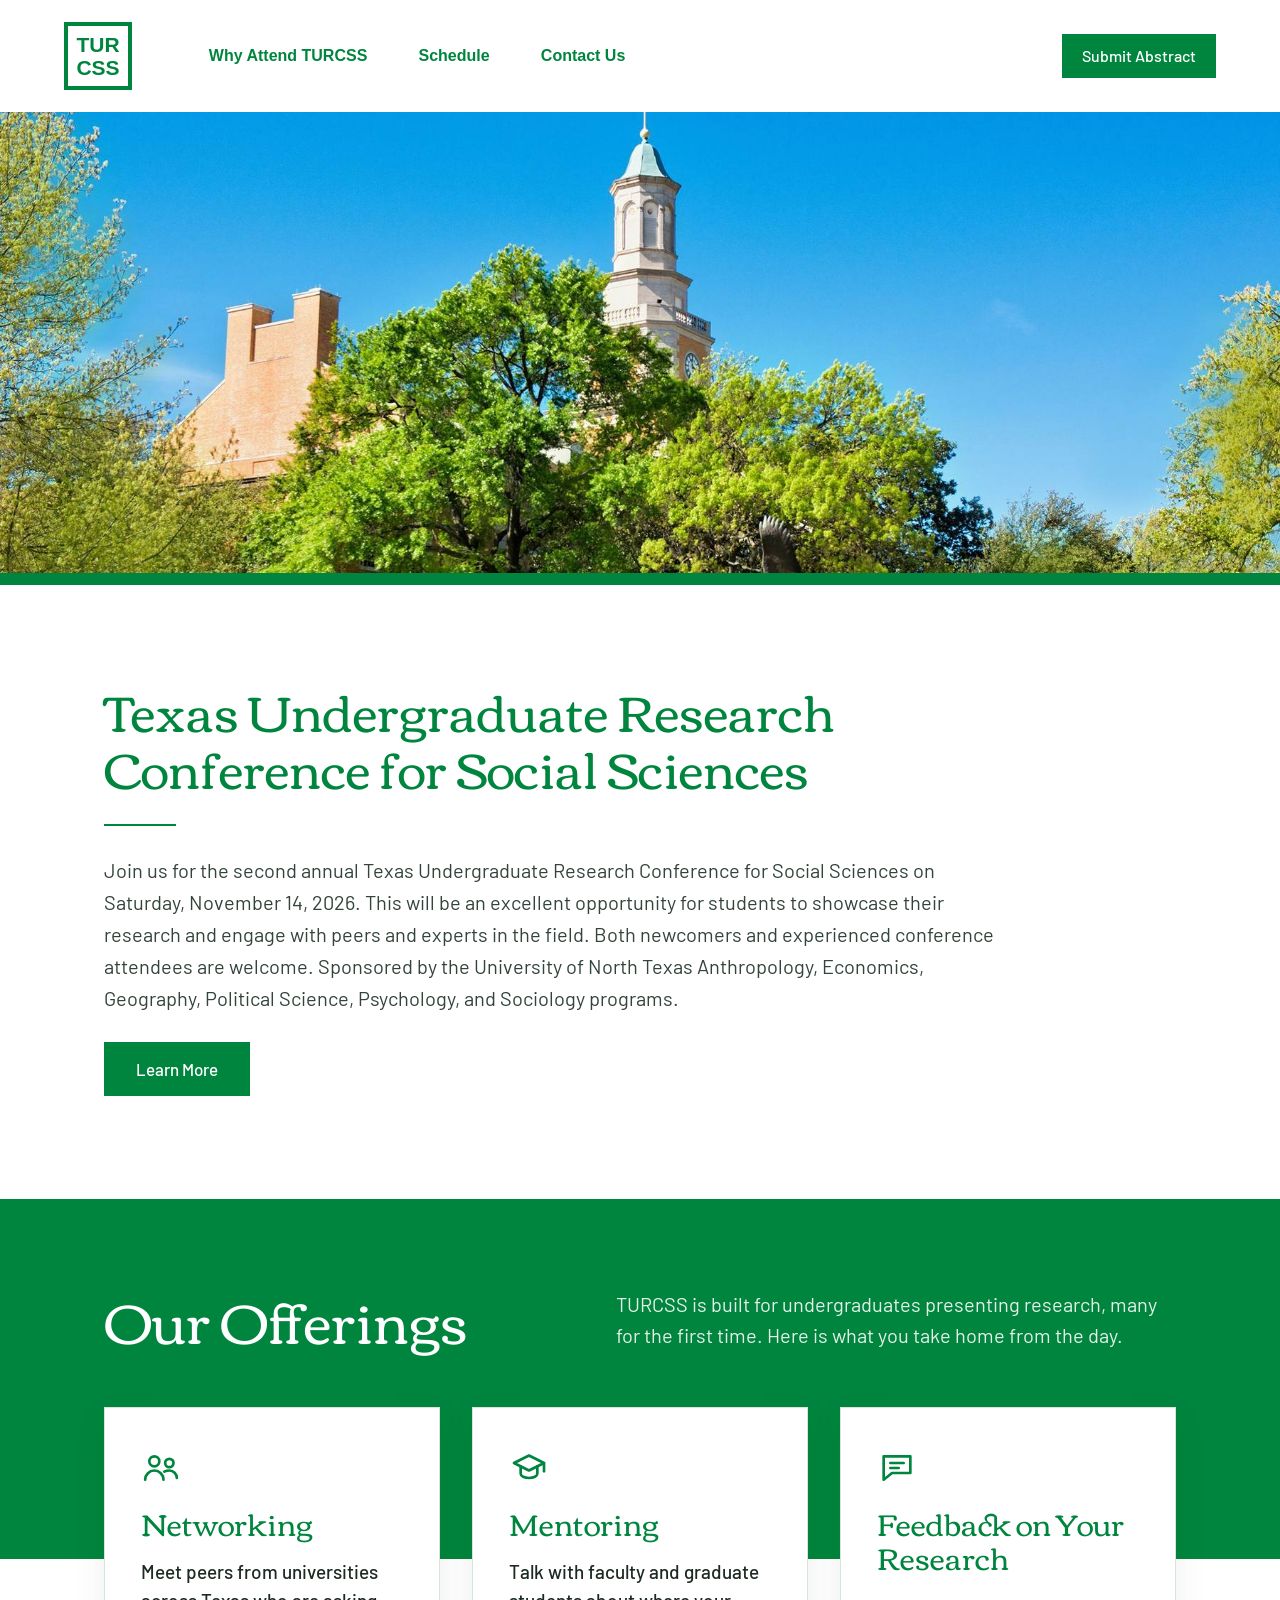
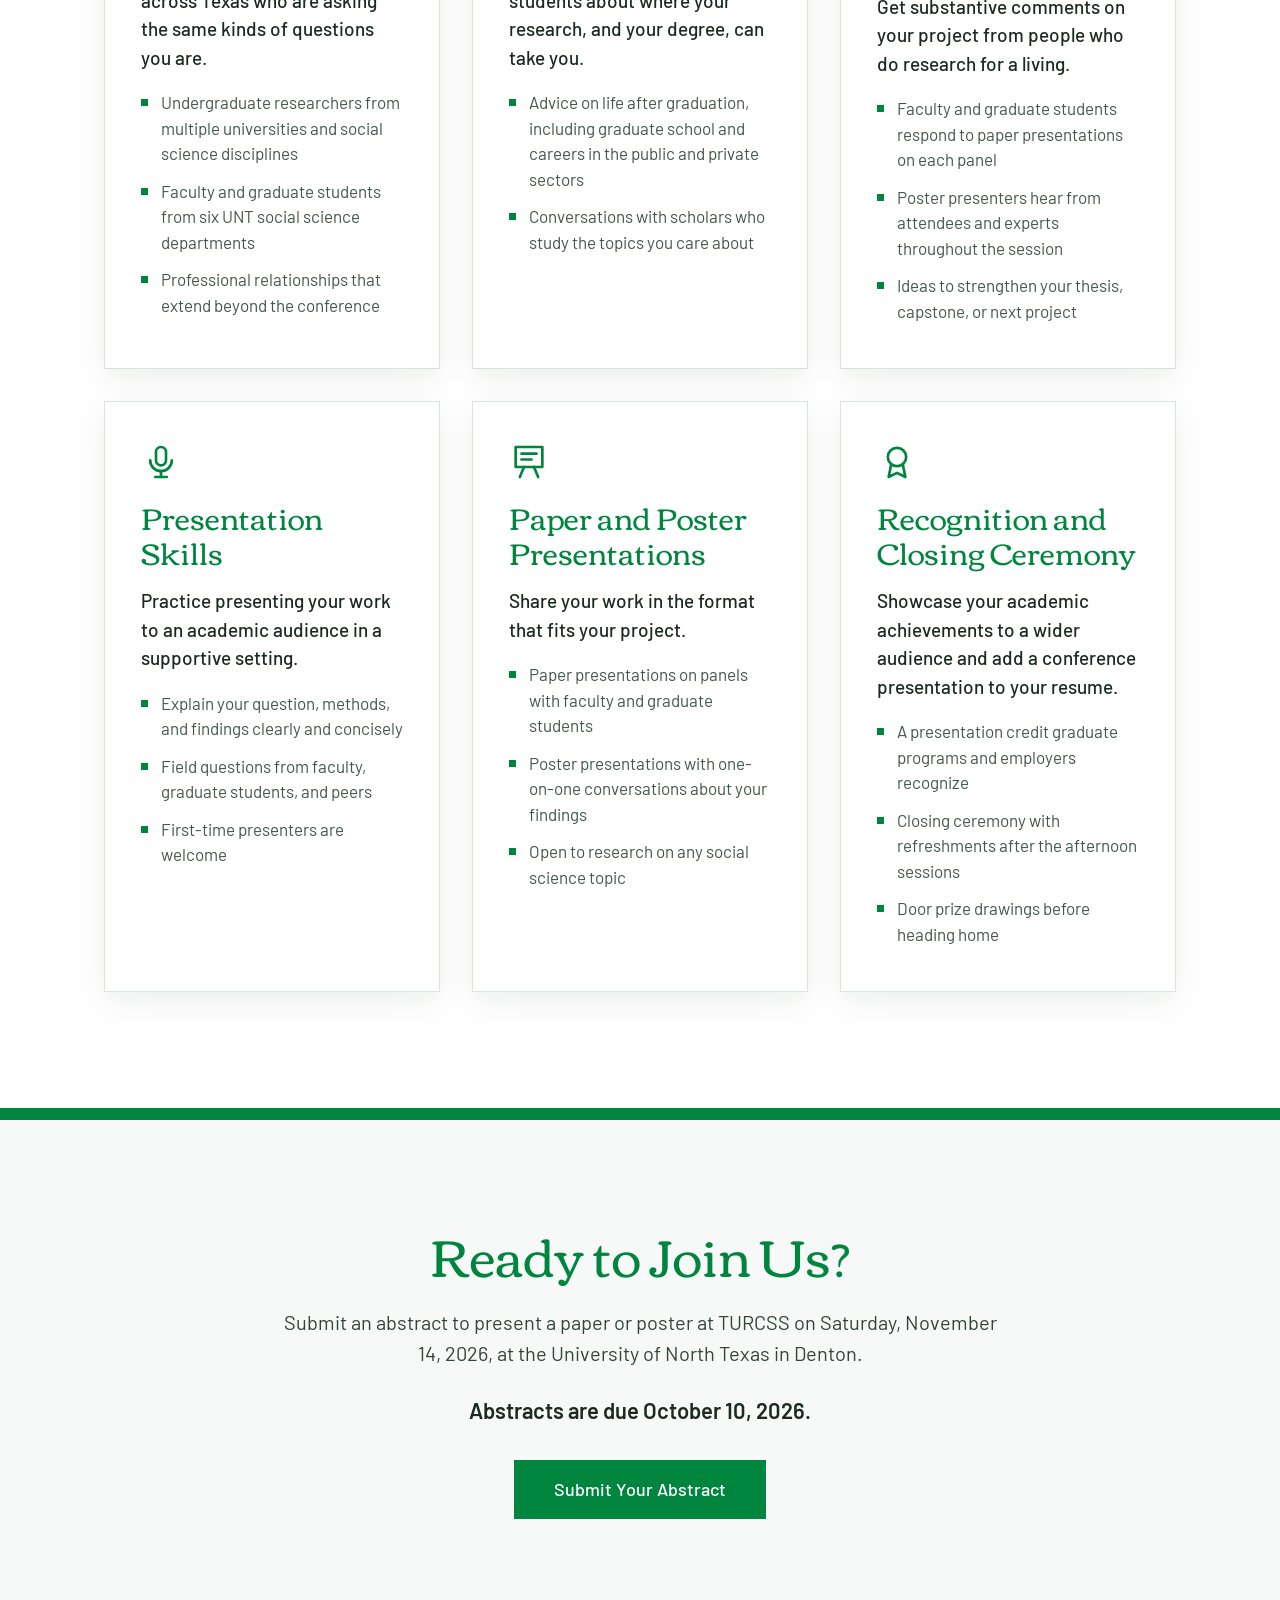
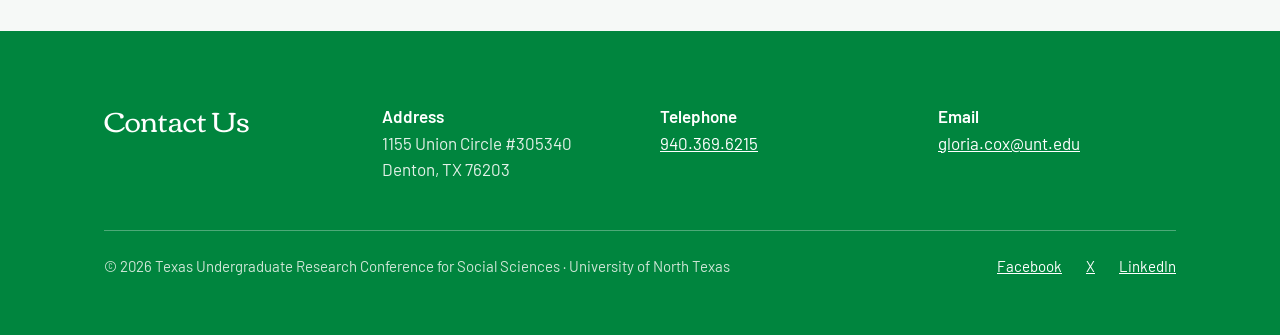
==== index.html @ 39869642 "Build TURCSS static site: home, why attend, schedule Co-Authored-By: Claude Opus 5 <noreply@anthropi" ====
<!doctype html>
<html lang="en">
<head>
  <meta charset="utf-8">
  <meta name="viewport" content="width=device-width, initial-scale=1">
  <title>TURCSS | Texas Undergraduate Research Conference for Social Sciences</title>
  <meta name="description" content="The second annual Texas Undergraduate Research Conference for Social Sciences, Saturday, November 14, 2026, at the University of North Texas. Abstracts due October 10, 2026.">
  <meta property="og:title" content="TURCSS 2026">
  <meta property="og:description" content="Second annual Texas Undergraduate Research Conference for Social Sciences. Saturday, November 14, 2026, University of North Texas. Abstracts due October 10, 2026.">
  <meta property="og:image" content="https://turcss.github.io/assets/img/hero.jpg">
  <link rel="icon" href="favicon.svg" type="image/svg+xml">
  <link rel="preconnect" href="https://fonts.googleapis.com">
  <link rel="preconnect" href="https://fonts.gstatic.com" crossorigin>
  <link rel="stylesheet" href="https://fonts.googleapis.com/css2?family=Corben:wght@400;700&family=Barlow:wght@300;400;500;600&display=swap">
  <link rel="stylesheet" href="assets/css/style.css">
</head>
<body>
  <header class="site-header">
    <div class="wrap">
      <a class="logo" href="index.html" aria-label="TURCSS home"><span>TUR</span><span>CSS</span></a>
      <nav class="nav" aria-label="Main">
        <a href="why-attend.html">Why Attend TURCSS</a>
        <a href="schedule.html">Schedule</a>
        <a href="#contact">Contact Us</a>
        <a class="btn" href="https://unt.az1.qualtrics.com/jfe/form/SV_aVOjxqgTAPIVCZM">Submit Abstract</a>
      </nav>
    </div>
  </header>

  <main>
    <div class="hero">
      <img src="assets/img/hero.jpg" alt="The University of North Texas clock tower rising above spring trees">
    </div>

    <section class="intro">
      <div class="wrap">
        <div class="intro-inner">
          <h1>Texas Undergraduate Research Conference for Social Sciences</h1>
          <div class="rule"></div>
          <p>Join us for the second annual Texas Undergraduate Research Conference for Social Sciences on Saturday, November 14, 2026. This will be an excellent opportunity for students to showcase their research and engage with peers and experts in the field. Both newcomers and experienced conference attendees are welcome. Sponsored by the University of North Texas Anthropology, Economics, Geography, Political Science, Psychology, and Sociology programs.</p>
          <a class="btn" href="why-attend.html">Learn More</a>
        </div>
      </div>
    </section>

    <section class="offerings" aria-labelledby="offerings-title">
      <div class="wrap">
        <div class="offerings-head">
          <h2 id="offerings-title">Our Offerings</h2>
          <p>TURCSS is built for undergraduates presenting research, many for the first time. Here is what you take home from the day.</p>
        </div>
        <div class="cards">
          <article class="card">
            <svg viewBox="0 0 24 24" fill="none" stroke="#00853E" stroke-width="1.6" stroke-linecap="round" stroke-linejoin="round" aria-hidden="true"><circle cx="8" cy="8" r="3"/><circle cx="17" cy="9" r="2.5"/><path d="M2.5 19c0-3 2.5-5.5 5.5-5.5s5.5 2.5 5.5 5.5"/><path d="M14 14.2c.9-.5 1.9-.7 3-.7 2.5 0 4.5 2 4.5 4.5"/></svg>
            <h3>Networking</h3>
            <p class="lead">Meet peers from universities across Texas who are asking the same kinds of questions you are.</p>
            <ul>
              <li>Undergraduate researchers from multiple universities and social science disciplines</li>
              <li>Faculty and graduate students from six UNT social science departments</li>
              <li>Professional relationships that extend beyond the conference</li>
            </ul>
          </article>
          <article class="card">
            <svg viewBox="0 0 24 24" fill="none" stroke="#00853E" stroke-width="1.6" stroke-linecap="round" stroke-linejoin="round" aria-hidden="true"><path d="M3 9l9-4.5L21 9l-9 4.5L3 9z"/><path d="M7 11v4.5c0 1.4 2.2 2.5 5 2.5s5-1.1 5-2.5V11"/><path d="M21 9v5"/></svg>
            <h3>Mentoring</h3>
            <p class="lead">Talk with faculty and graduate students about where your research, and your degree, can take you.</p>
            <ul>
              <li>Advice on life after graduation, including graduate school and careers in the public and private sectors</li>
              <li>Conversations with scholars who study the topics you care about</li>
            </ul>
          </article>
          <article class="card">
            <svg viewBox="0 0 24 24" fill="none" stroke="#00853E" stroke-width="1.6" stroke-linecap="round" stroke-linejoin="round" aria-hidden="true"><path d="M4 5h16v10H9l-5 4V5z"/><path d="M8 9h8"/><path d="M8 12h5"/></svg>
            <h3>Feedback on Your Research</h3>
            <p class="lead">Get substantive comments on your project from people who do research for a living.</p>
            <ul>
              <li>Faculty and graduate students respond to paper presentations on each panel</li>
              <li>Poster presenters hear from attendees and experts throughout the session</li>
              <li>Ideas to strengthen your thesis, capstone, or next project</li>
            </ul>
          </article>
          <article class="card">
            <svg viewBox="0 0 24 24" fill="none" stroke="#00853E" stroke-width="1.6" stroke-linecap="round" stroke-linejoin="round" aria-hidden="true"><rect x="9" y="3" width="6" height="11" rx="3"/><path d="M5.5 11a6.5 6.5 0 0013 0"/><path d="M12 17.5V21"/><path d="M8.5 21h7"/></svg>
            <h3>Presentation Skills</h3>
            <p class="lead">Practice presenting your work to an academic audience in a supportive setting.</p>
            <ul>
              <li>Explain your question, methods, and findings clearly and concisely</li>
              <li>Field questions from faculty, graduate students, and peers</li>
              <li>First-time presenters are welcome</li>
            </ul>
          </article>
          <article class="card">
            <svg viewBox="0 0 24 24" fill="none" stroke="#00853E" stroke-width="1.6" stroke-linecap="round" stroke-linejoin="round" aria-hidden="true"><rect x="4" y="3" width="16" height="12"/><path d="M7.5 7h9"/><path d="M7.5 10.5h6"/><path d="M9 15l-2.5 6"/><path d="M15 15l2.5 6"/></svg>
            <h3>Paper and Poster Presentations</h3>
            <p class="lead">Share your work in the format that fits your project.</p>
            <ul>
              <li>Paper presentations on panels with faculty and graduate students</li>
              <li>Poster presentations with one-on-one conversations about your findings</li>
              <li>Open to research on any social science topic</li>
            </ul>
          </article>
          <article class="card">
            <svg viewBox="0 0 24 24" fill="none" stroke="#00853E" stroke-width="1.6" stroke-linecap="round" stroke-linejoin="round" aria-hidden="true"><circle cx="12" cy="9" r="5.5"/><path d="M8.5 13.5L7 21l5-2.5 5 2.5-1.5-7.5"/></svg>
            <h3>Recognition and Closing Ceremony</h3>
            <p class="lead">Showcase your academic achievements to a wider audience and add a conference presentation to your resume.</p>
            <ul>
              <li>A presentation credit graduate programs and employers recognize</li>
              <li>Closing ceremony with refreshments after the afternoon sessions</li>
              <li>Door prize drawings before heading home</li>
            </ul>
          </article>
        </div>
      </div>
    </section>

    <section class="cta">
      <div class="wrap">
        <h2>Ready to Join Us?</h2>
        <p>Submit an abstract to present a paper or poster at TURCSS on Saturday, November 14, 2026, at the University of North Texas in Denton.</p>
        <p class="deadline">Abstracts are due October 10, 2026.</p>
        <a class="btn" href="https://unt.az1.qualtrics.com/jfe/form/SV_aVOjxqgTAPIVCZM">Submit Your Abstract</a>
      </div>
    </section>
  </main>

  <footer class="site-footer" id="contact">
    <div class="wrap">
      <div class="footer-grid">
        <h2>Contact Us</h2>
        <div><div class="k">Address</div><div class="v">1155 Union Circle #305340<br>Denton, TX 76203</div></div>
        <div><div class="k">Telephone</div><div class="v"><a href="tel:+19403696215">940.369.6215</a></div></div>
        <div><div class="k">Email</div><div class="v"><a href="mailto:gloria.cox@unt.edu">gloria.cox@unt.edu</a></div></div>
      </div>
      <div class="footer-base">
        <div>© 2026 Texas Undergraduate Research Conference for Social Sciences · University of North Texas</div>
        <nav aria-label="Social">
          <a href="https://www.facebook.com/UNTPoliticalScience/">Facebook</a>
          <a href="https://x.com/UNT_PSCI">X</a>
          <a href="https://www.linkedin.com/company/untpsci">LinkedIn</a>
        </nav>
      </div>
    </div>
  </footer>
</body>
</html>
---- assets/css/style.css ----
:root {
  --green: #00853E;
  --green-dark: #005f2c;
  --ink: #1d2a22;
  --body: #33443a;
  --muted: #45564c;
  --tint: #e3f1e8;
  --line: #d9e4dd;
  --paper: #f6f9f7;
  --serif: 'Corben', Georgia, serif;
  --sans: 'Barlow', 'Helvetica Neue', Arial, sans-serif;
  --wrap: 1200px;
  --gutter: clamp(20px, 5vw, 64px);
}
* { box-sizing: border-box; }
html { scroll-behavior: smooth; }
body { margin: 0; font-family: var(--sans); color: var(--ink); background: #fff; font-size: 18px; line-height: 1.55; }
img { max-width: 100%; display: block; }
a { color: var(--green); }
a:hover { color: var(--green-dark); }
h1, h2, h3 { font-family: var(--serif); font-weight: 400; color: var(--green); margin: 0; line-height: 1.15; }
.wrap { max-width: var(--wrap); margin: 0 auto; padding: 0 var(--gutter); }

/* header */
.site-header { background: #fff; }
.site-header .wrap { max-width: none; min-height: 112px; display: flex; flex-wrap: wrap; align-items: center; gap: 16px clamp(24px, 6vw, 88px); padding-block: 20px; }
.logo { width: 68px; height: 68px; border: 4px solid var(--green); display: flex; flex-direction: column; align-items: center; justify-content: center; font-family: Helvetica, Arial, sans-serif; font-weight: 700; font-size: 21px; line-height: 1.1; color: var(--green); text-decoration: none; }
.nav { display: flex; flex-wrap: wrap; align-items: center; gap: 12px clamp(20px, 4vw, 56px); font-family: Helvetica, Arial, sans-serif; font-weight: 700; font-size: 16px; }
.nav a { text-decoration: none; }
.nav a[aria-current="page"] { text-decoration: underline; text-underline-offset: 6px; text-decoration-thickness: 2px; }
.btn { display: inline-block; padding: 14px 32px; background: var(--green); color: #fff; font-family: var(--sans); font-weight: 500; font-size: 17px; text-decoration: none; }
.btn:hover { background: var(--green-dark); color: #fff; }
.nav .btn { padding: 10px 20px; font-size: 16px; margin-left: auto; }
@media (min-width: 900px) { .site-header .wrap { flex-wrap: nowrap; } .nav { flex: 1; } }

/* hero */
.hero { border-bottom: 12px solid var(--green); }
.hero img { width: 100%; height: clamp(220px, 36vw, 520px); object-fit: cover; }

/* intro */
.intro { padding-block: clamp(56px, 8vw, 96px) clamp(64px, 8vw, 104px); }
.intro-inner { max-width: 900px; display: flex; flex-direction: column; align-items: flex-start; gap: 28px; }
.intro h1 { font-size: clamp(34px, 4.6vw, 50px); text-wrap: balance; }
.rule { width: 72px; height: 2px; background: var(--green); }
.intro p { margin: 0; font-size: clamp(18px, 1.6vw, 20px); line-height: 1.6; color: var(--body); text-wrap: pretty; }

/* page title band (inner pages) */
.page-title { background: var(--green); color: #fff; padding-block: clamp(56px, 8vw, 88px); }
.page-title h1 { color: #fff; font-size: clamp(38px, 5vw, 56px); }
.page-title p { margin: 18px 0 0; max-width: 680px; font-size: clamp(18px, 1.6vw, 20px); color: var(--tint); }

/* offerings */
.offerings { position: relative; padding-bottom: clamp(72px, 9vw, 120px); }
.offerings::before { content: ""; position: absolute; left: 0; right: 0; top: 0; height: 360px; background: var(--green); }
.offerings .wrap { position: relative; padding-top: clamp(56px, 7vw, 88px); display: flex; flex-direction: column; gap: 56px; }
.offerings-head { display: flex; flex-wrap: wrap; justify-content: space-between; align-items: flex-end; gap: 20px 64px; color: #fff; }
.offerings-head h2 { color: #fff; font-size: clamp(40px, 5vw, 56px); }
.offerings-head p { margin: 0; max-width: 560px; font-size: clamp(18px, 1.6vw, 20px); color: var(--tint); }
.cards { display: grid; grid-template-columns: repeat(auto-fit, minmax(300px, 1fr)); gap: 32px; }
.card { background: #fff; border: 1px solid var(--line); padding: 40px 36px 44px; display: flex; flex-direction: column; gap: 18px; box-shadow: 0 10px 30px rgba(0, 60, 28, 0.08); }
.card svg { width: 40px; height: 40px; }
.card h3 { font-size: 30px; }
.card .lead { margin: 0; font-size: 19px; font-weight: 500; line-height: 1.5; }
.card ul { margin: 0; padding: 0; list-style: none; display: flex; flex-direction: column; gap: 12px; font-size: 17px; line-height: 1.5; color: var(--muted); }
.card li { position: relative; padding-left: 20px; }
.card li::before { content: ""; position: absolute; left: 0; top: 9px; width: 7px; height: 7px; background: var(--green); }

/* why attend list */
.reasons { padding-block: clamp(56px, 8vw, 96px); }
.reasons ol { list-style: none; margin: 0 auto; padding: 0; max-width: 900px; display: flex; flex-direction: column; }
.reasons li { display: grid; grid-template-columns: 72px minmax(0, 1fr); gap: 8px 24px; padding-block: 36px; border-top: 1px solid var(--line); }
.reasons li:last-child { border-bottom: 1px solid var(--line); }
.reasons .num { font-family: var(--serif); font-size: 44px; line-height: 1; color: var(--green); }
.reasons h2 { font-size: clamp(26px, 3vw, 32px); margin-bottom: 10px; }
.reasons p { margin: 0; font-size: 19px; line-height: 1.6; color: var(--body); }
@media (max-width: 560px) { .reasons li { grid-template-columns: minmax(0, 1fr); } }

/* schedule */
.schedule { padding-block: clamp(56px, 8vw, 96px); }
.schedule .note { max-width: 900px; margin: 0 auto 40px; font-size: 20px; color: var(--body); }
.dates { max-width: 900px; margin: 0 auto; display: grid; grid-template-columns: repeat(auto-fit, minmax(260px, 1fr)); gap: 24px; }
.date { border: 1px solid var(--line); border-top: 6px solid var(--green); padding: 28px 28px 32px; }
.date .label { font-weight: 600; font-size: 15px; letter-spacing: 0.08em; text-transform: uppercase; color: var(--muted); }
.date .value { margin-top: 10px; font-family: var(--serif); font-size: 26px; line-height: 1.2; color: var(--green); }
.date .sub { margin-top: 8px; font-size: 17px; color: var(--body); }

/* cta */
.cta { border-top: 12px solid var(--green); background: var(--paper); padding-block: clamp(72px, 9vw, 104px) clamp(80px, 9vw, 112px); text-align: center; }
.cta .wrap { display: flex; flex-direction: column; align-items: center; gap: 24px; }
.cta h2 { font-size: clamp(38px, 4.8vw, 52px); }
.cta p { margin: 0; max-width: 720px; font-size: clamp(18px, 1.6vw, 20px); color: var(--body); }
.cta .deadline { font-size: 22px; font-weight: 600; color: var(--ink); }
.cta .btn { margin-top: 8px; padding: 16px 40px; font-size: 18px; }

/* footer */
.site-footer { background: var(--green); color: #fff; padding-block: 72px 56px; }
.site-footer a { color: #fff; }
.site-footer a:hover { color: var(--tint); }
.footer-grid { display: grid; grid-template-columns: repeat(auto-fit, minmax(220px, 1fr)); gap: 32px 40px; font-size: 17px; }
.footer-grid h2 { color: #fff; font-size: 28px; }
.footer-grid .k { font-weight: 600; }
.footer-grid .v { color: var(--tint); }
.footer-base { margin-top: 48px; border-top: 1px solid rgba(255, 255, 255, 0.3); padding-top: 24px; display: flex; flex-wrap: wrap; justify-content: space-between; gap: 12px 32px; font-size: 15px; color: #cfe6d7; }
.footer-base nav { display: flex; gap: 24px; }
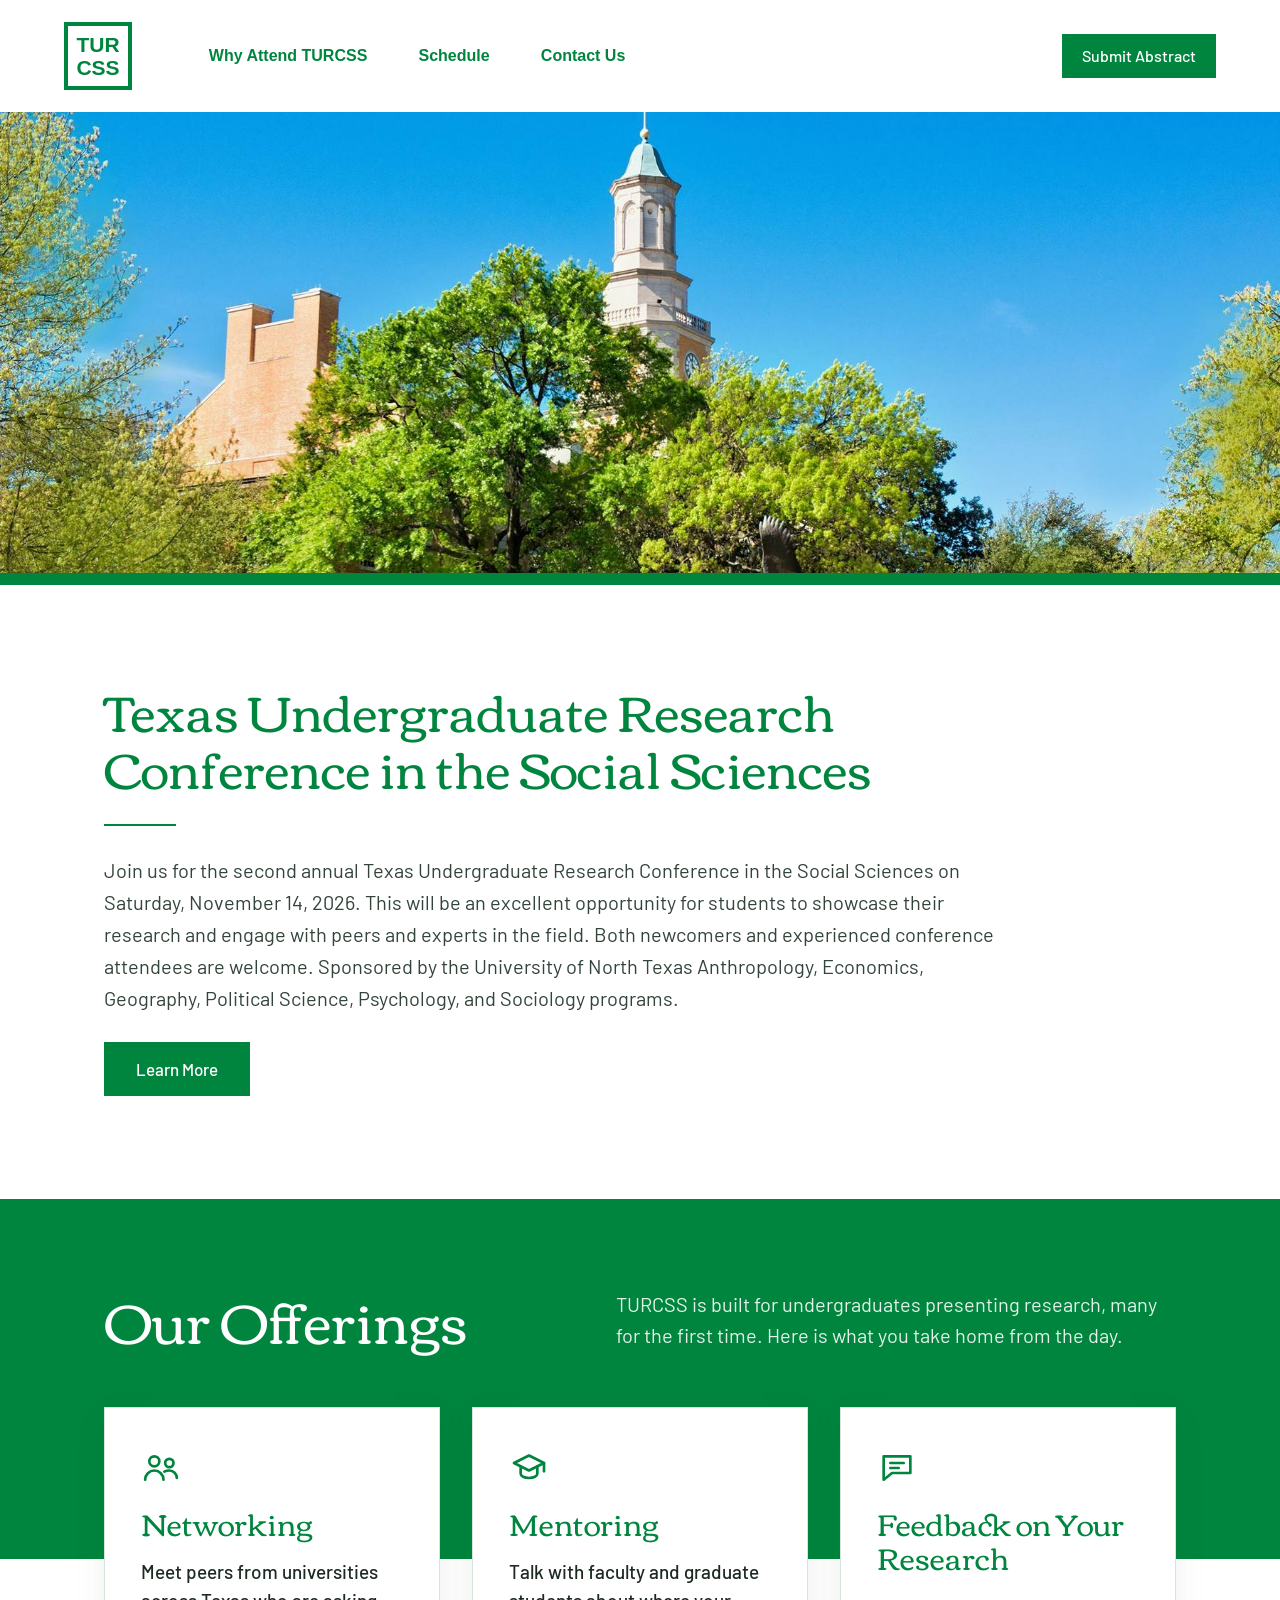
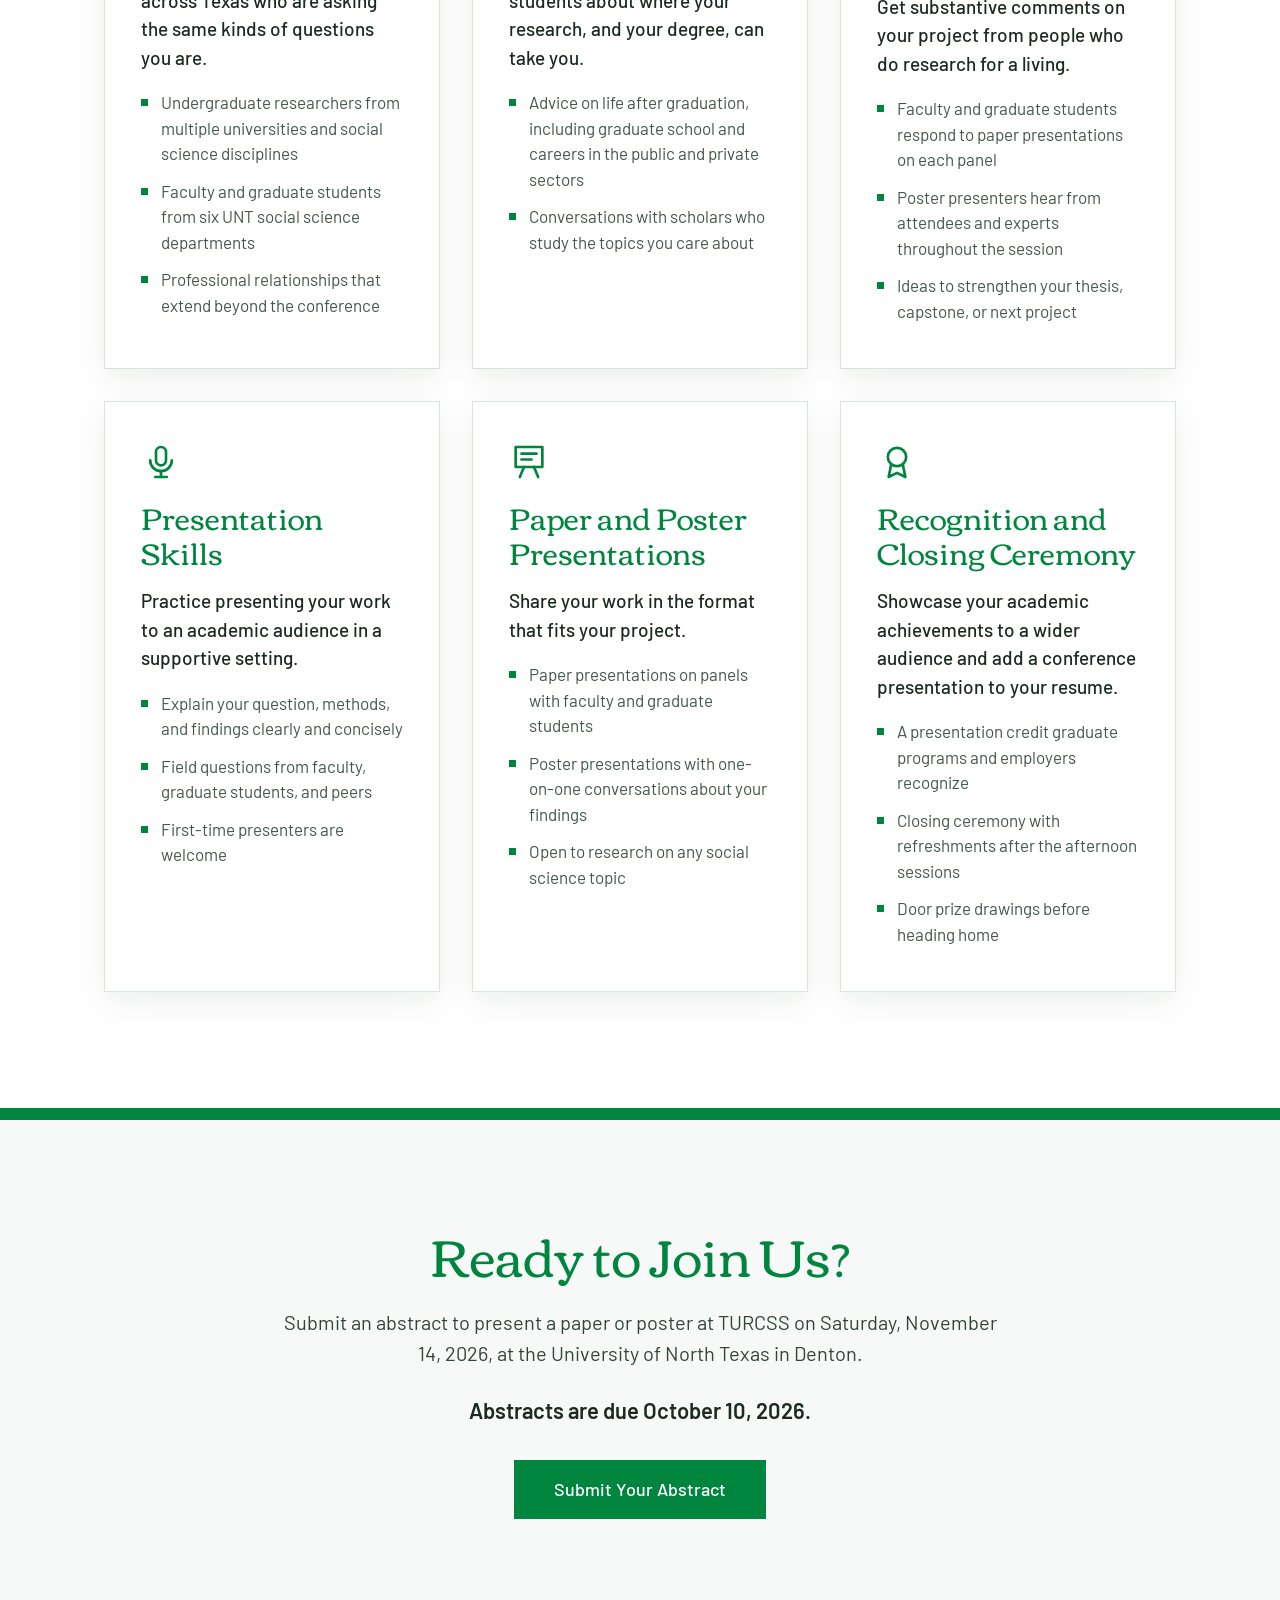
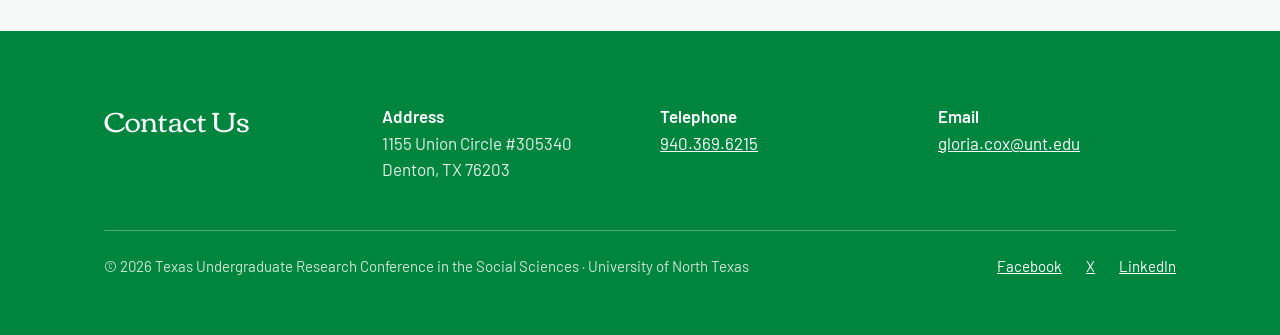
==== commit f41c69a5: "Use official name: Conference in the Social Sciences Co-Authored-By: Claude Opus 5 <noreply@anthropi" ====
--- a/index.html
+++ b/index.html
@@ -3,10 +3,10 @@
 <head>
   <meta charset="utf-8">
   <meta name="viewport" content="width=device-width, initial-scale=1">
-  <title>TURCSS | Texas Undergraduate Research Conference for Social Sciences</title>
-  <meta name="description" content="The second annual Texas Undergraduate Research Conference for Social Sciences, Saturday, November 14, 2026, at the University of North Texas. Abstracts due October 10, 2026.">
+  <title>TURCSS | Texas Undergraduate Research Conference in the Social Sciences</title>
+  <meta name="description" content="The second annual Texas Undergraduate Research Conference in the Social Sciences, Saturday, November 14, 2026, at the University of North Texas. Abstracts due October 10, 2026.">
   <meta property="og:title" content="TURCSS 2026">
-  <meta property="og:description" content="Second annual Texas Undergraduate Research Conference for Social Sciences. Saturday, November 14, 2026, University of North Texas. Abstracts due October 10, 2026.">
+  <meta property="og:description" content="Second annual Texas Undergraduate Research Conference in the Social Sciences. Saturday, November 14, 2026, University of North Texas. Abstracts due October 10, 2026.">
   <meta property="og:image" content="https://turcss.github.io/assets/img/hero.jpg">
   <link rel="icon" href="favicon.svg" type="image/svg+xml">
   <link rel="preconnect" href="https://fonts.googleapis.com">
@@ -35,9 +35,9 @@
     <section class="intro">
       <div class="wrap">
         <div class="intro-inner">
-          <h1>Texas Undergraduate Research Conference for Social Sciences</h1>
+          <h1>Texas Undergraduate Research Conference in the Social Sciences</h1>
           <div class="rule"></div>
-          <p>Join us for the second annual Texas Undergraduate Research Conference for Social Sciences on Saturday, November 14, 2026. This will be an excellent opportunity for students to showcase their research and engage with peers and experts in the field. Both newcomers and experienced conference attendees are welcome. Sponsored by the University of North Texas Anthropology, Economics, Geography, Political Science, Psychology, and Sociology programs.</p>
+          <p>Join us for the second annual Texas Undergraduate Research Conference in the Social Sciences on Saturday, November 14, 2026. This will be an excellent opportunity for students to showcase their research and engage with peers and experts in the field. Both newcomers and experienced conference attendees are welcome. Sponsored by the University of North Texas Anthropology, Economics, Geography, Political Science, Psychology, and Sociology programs.</p>
           <a class="btn" href="why-attend.html">Learn More</a>
         </div>
       </div>
@@ -132,7 +132,7 @@
         <div><div class="k">Email</div><div class="v"><a href="mailto:gloria.cox@unt.edu">gloria.cox@unt.edu</a></div></div>
       </div>
       <div class="footer-base">
-        <div>© 2026 Texas Undergraduate Research Conference for Social Sciences · University of North Texas</div>
+        <div>© 2026 Texas Undergraduate Research Conference in the Social Sciences · University of North Texas</div>
         <nav aria-label="Social">
           <a href="https://www.facebook.com/UNTPoliticalScience/">Facebook</a>
           <a href="https://x.com/UNT_PSCI">X</a>
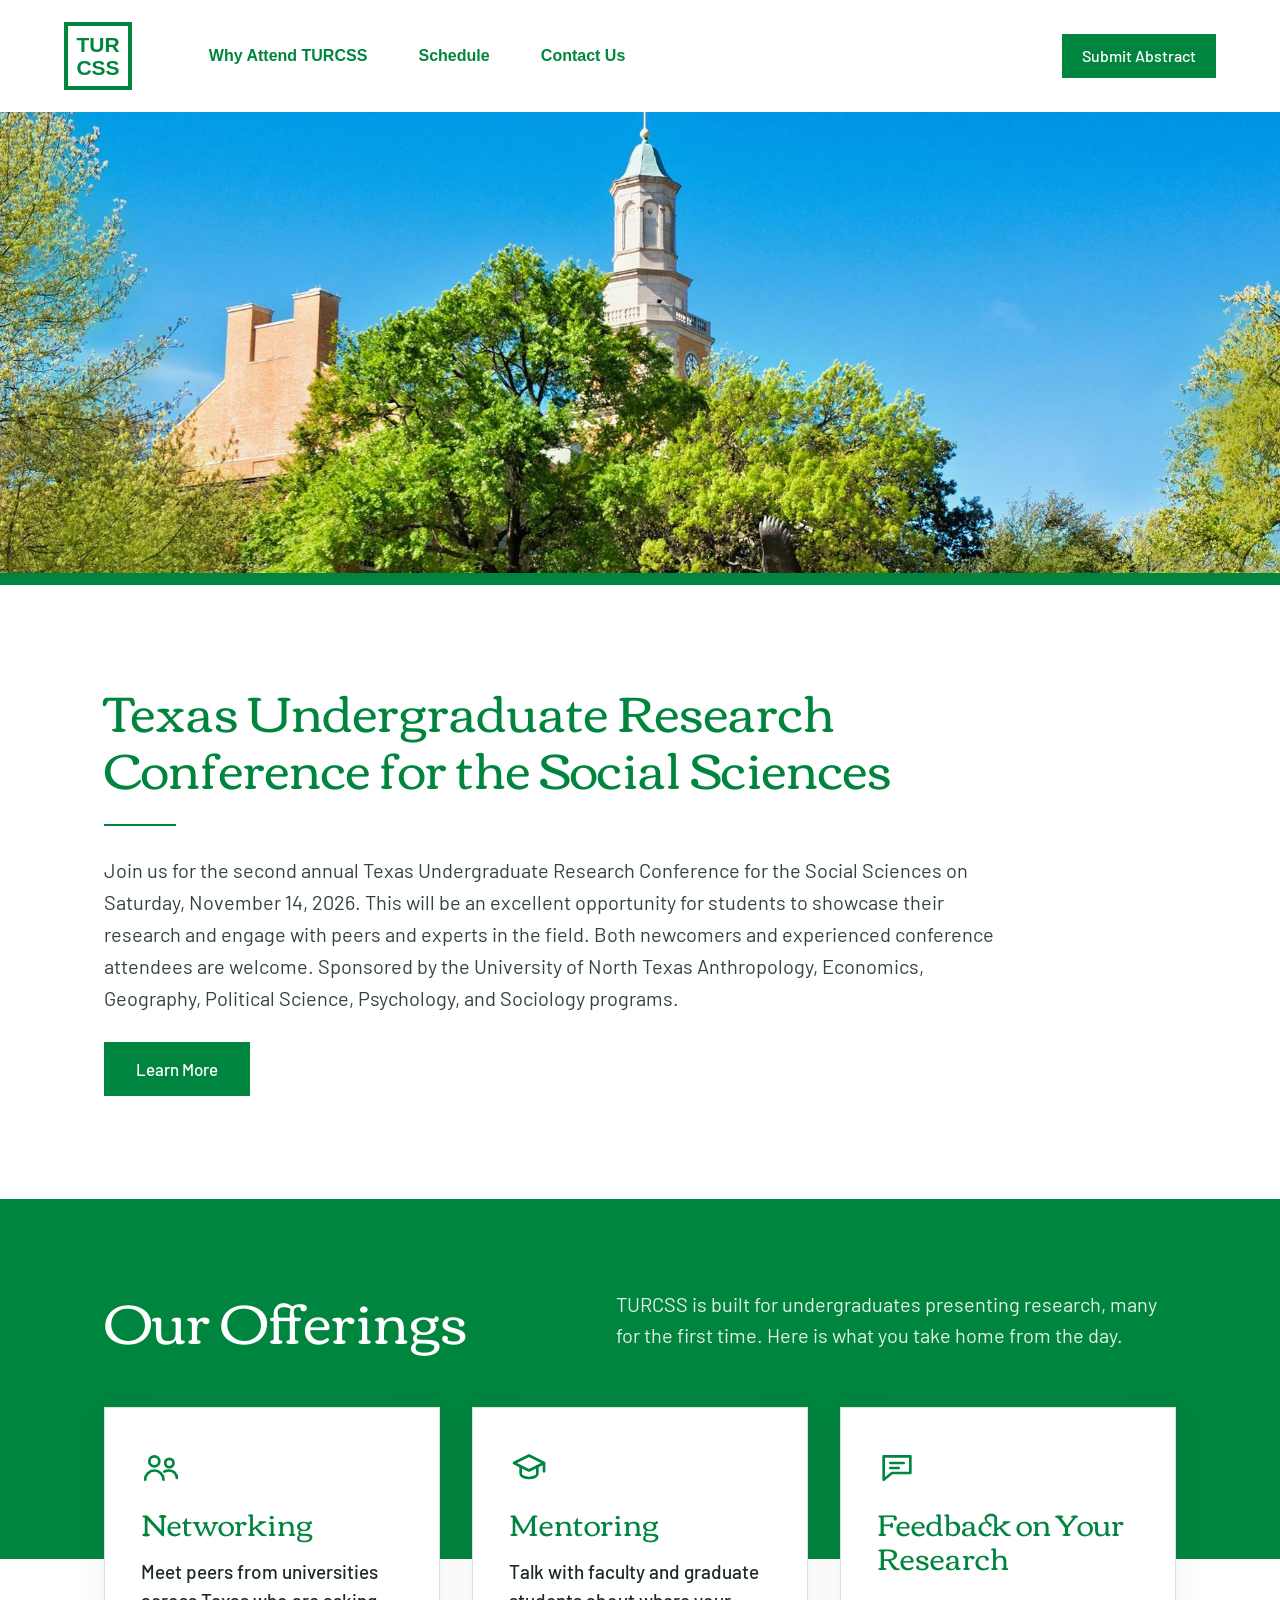
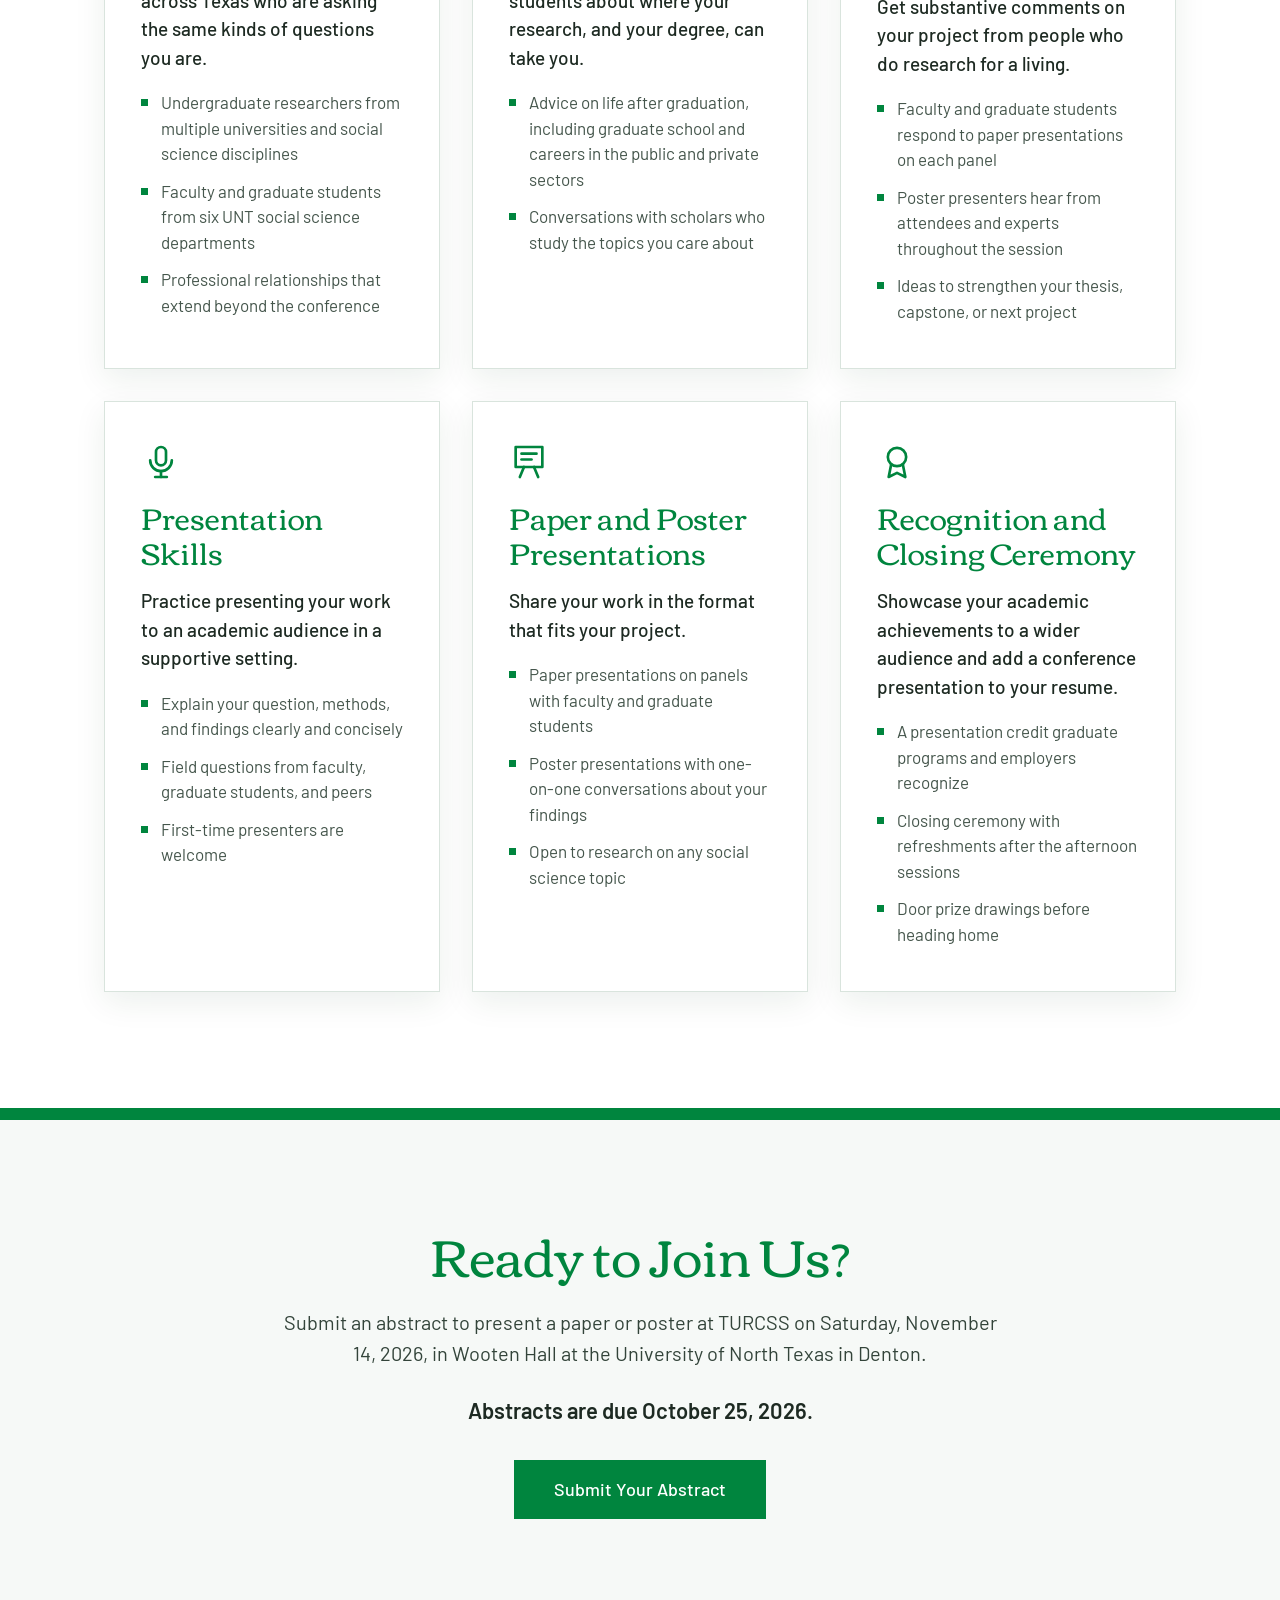
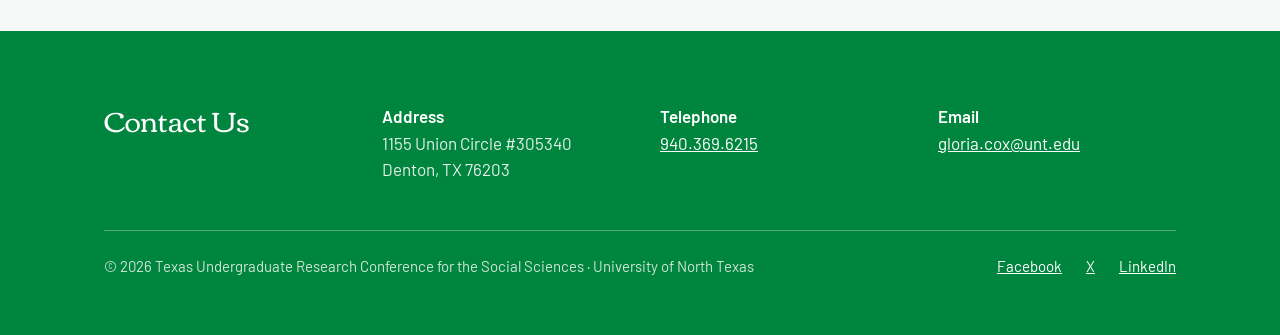
==== commit a4e400bd: "Update deadline to Oct 25, official name, and Wooten Hall location Co-Authored-By: Claude Opus 5 <no" ====
--- a/index.html
+++ b/index.html
@@ -3,10 +3,10 @@
 <head>
   <meta charset="utf-8">
   <meta name="viewport" content="width=device-width, initial-scale=1">
-  <title>TURCSS | Texas Undergraduate Research Conference in the Social Sciences</title>
-  <meta name="description" content="The second annual Texas Undergraduate Research Conference in the Social Sciences, Saturday, November 14, 2026, at the University of North Texas. Abstracts due October 10, 2026.">
+  <title>TURCSS | Texas Undergraduate Research Conference for the Social Sciences</title>
+  <meta name="description" content="The second annual Texas Undergraduate Research Conference for the Social Sciences, Saturday, November 14, 2026, at the University of North Texas. Abstracts due October 25, 2026.">
   <meta property="og:title" content="TURCSS 2026">
-  <meta property="og:description" content="Second annual Texas Undergraduate Research Conference in the Social Sciences. Saturday, November 14, 2026, University of North Texas. Abstracts due October 10, 2026.">
+  <meta property="og:description" content="Second annual Texas Undergraduate Research Conference for the Social Sciences. Saturday, November 14, 2026, University of North Texas. Abstracts due October 25, 2026.">
   <meta property="og:image" content="https://turcss.github.io/assets/img/hero.jpg">
   <link rel="icon" href="favicon.svg" type="image/svg+xml">
   <link rel="preconnect" href="https://fonts.googleapis.com">
@@ -35,9 +35,9 @@
     <section class="intro">
       <div class="wrap">
         <div class="intro-inner">
-          <h1>Texas Undergraduate Research Conference in the Social Sciences</h1>
+          <h1>Texas Undergraduate Research Conference for the Social Sciences</h1>
           <div class="rule"></div>
-          <p>Join us for the second annual Texas Undergraduate Research Conference in the Social Sciences on Saturday, November 14, 2026. This will be an excellent opportunity for students to showcase their research and engage with peers and experts in the field. Both newcomers and experienced conference attendees are welcome. Sponsored by the University of North Texas Anthropology, Economics, Geography, Political Science, Psychology, and Sociology programs.</p>
+          <p>Join us for the second annual Texas Undergraduate Research Conference for the Social Sciences on Saturday, November 14, 2026. This will be an excellent opportunity for students to showcase their research and engage with peers and experts in the field. Both newcomers and experienced conference attendees are welcome. Sponsored by the University of North Texas Anthropology, Economics, Geography, Political Science, Psychology, and Sociology programs.</p>
           <a class="btn" href="why-attend.html">Learn More</a>
         </div>
       </div>
@@ -116,8 +116,8 @@
     <section class="cta">
       <div class="wrap">
         <h2>Ready to Join Us?</h2>
-        <p>Submit an abstract to present a paper or poster at TURCSS on Saturday, November 14, 2026, at the University of North Texas in Denton.</p>
-        <p class="deadline">Abstracts are due October 10, 2026.</p>
+        <p>Submit an abstract to present a paper or poster at TURCSS on Saturday, November 14, 2026, in Wooten Hall at the University of North Texas in Denton.</p>
+        <p class="deadline">Abstracts are due October 25, 2026.</p>
         <a class="btn" href="https://unt.az1.qualtrics.com/jfe/form/SV_aVOjxqgTAPIVCZM">Submit Your Abstract</a>
       </div>
     </section>
@@ -132,7 +132,7 @@
         <div><div class="k">Email</div><div class="v"><a href="mailto:gloria.cox@unt.edu">gloria.cox@unt.edu</a></div></div>
       </div>
       <div class="footer-base">
-        <div>© 2026 Texas Undergraduate Research Conference in the Social Sciences · University of North Texas</div>
+        <div>© 2026 Texas Undergraduate Research Conference for the Social Sciences · University of North Texas</div>
         <nav aria-label="Social">
           <a href="https://www.facebook.com/UNTPoliticalScience/">Facebook</a>
           <a href="https://x.com/UNT_PSCI">X</a>
